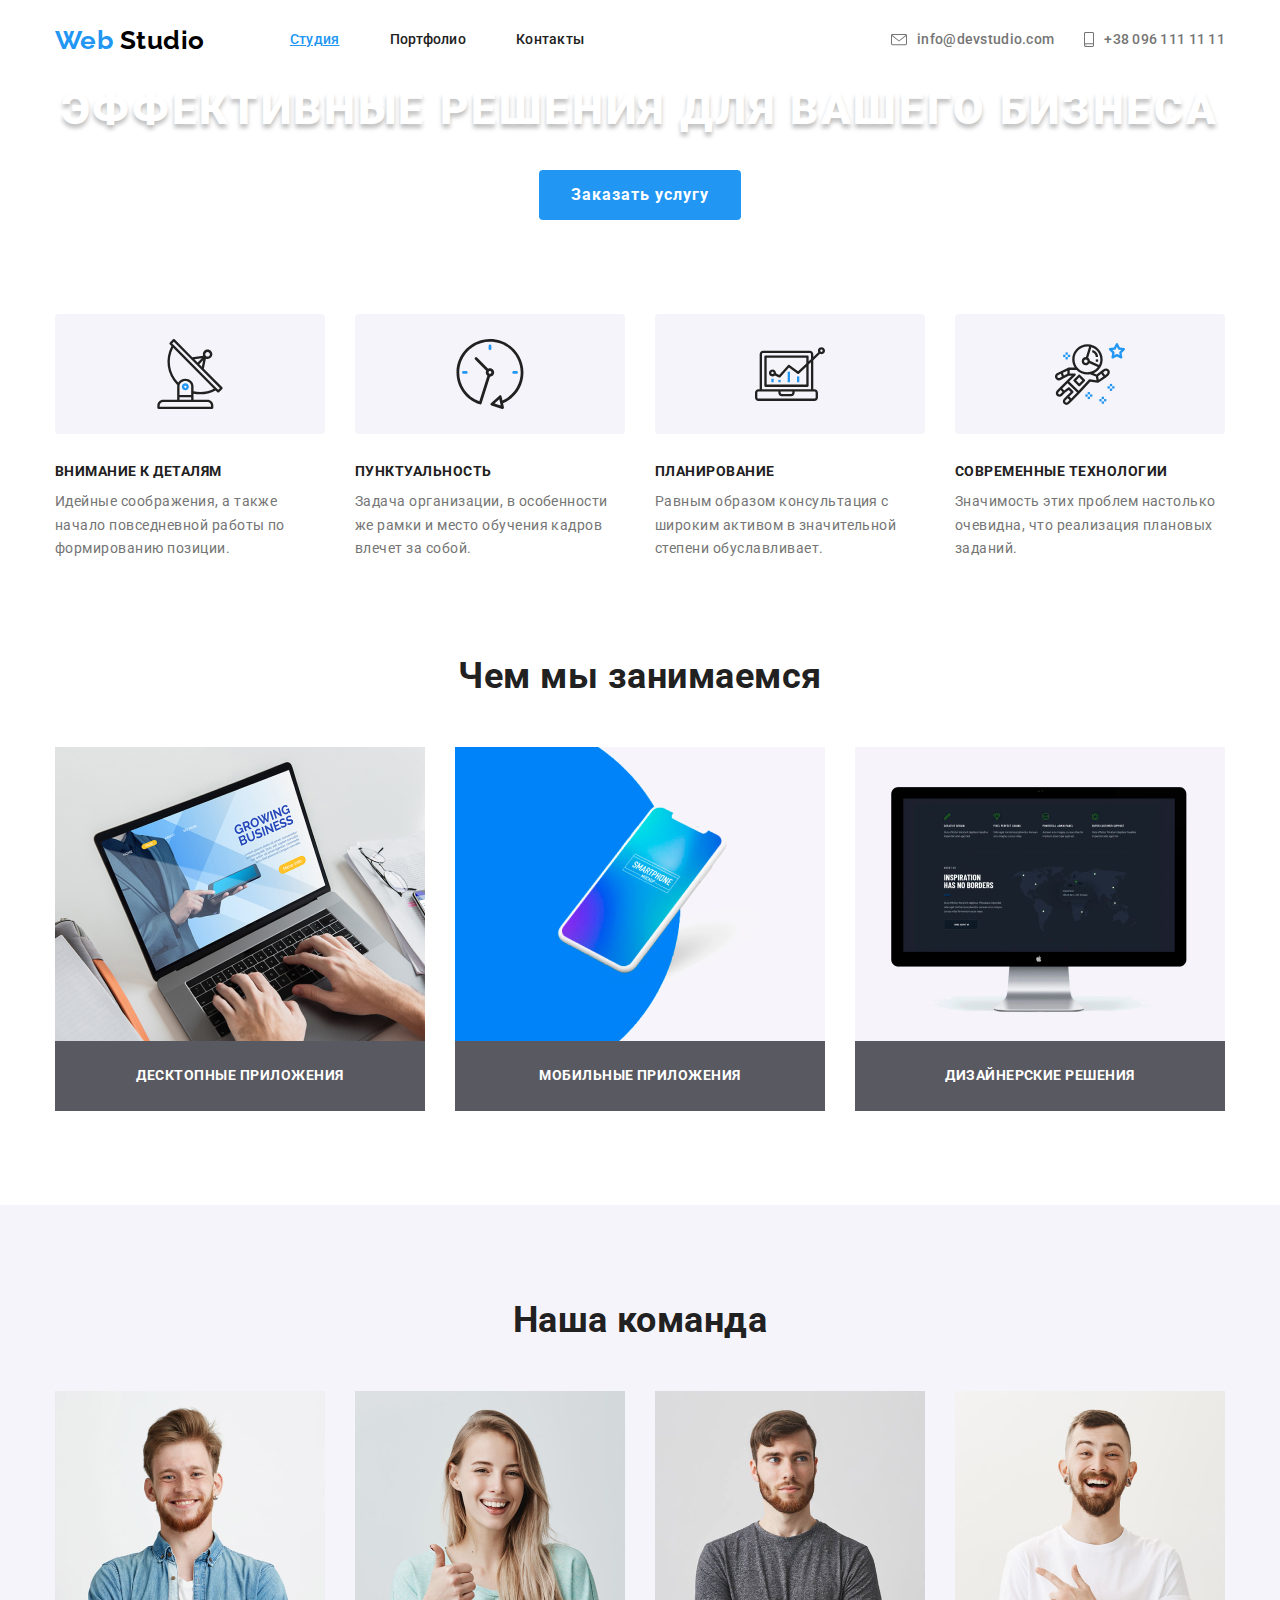
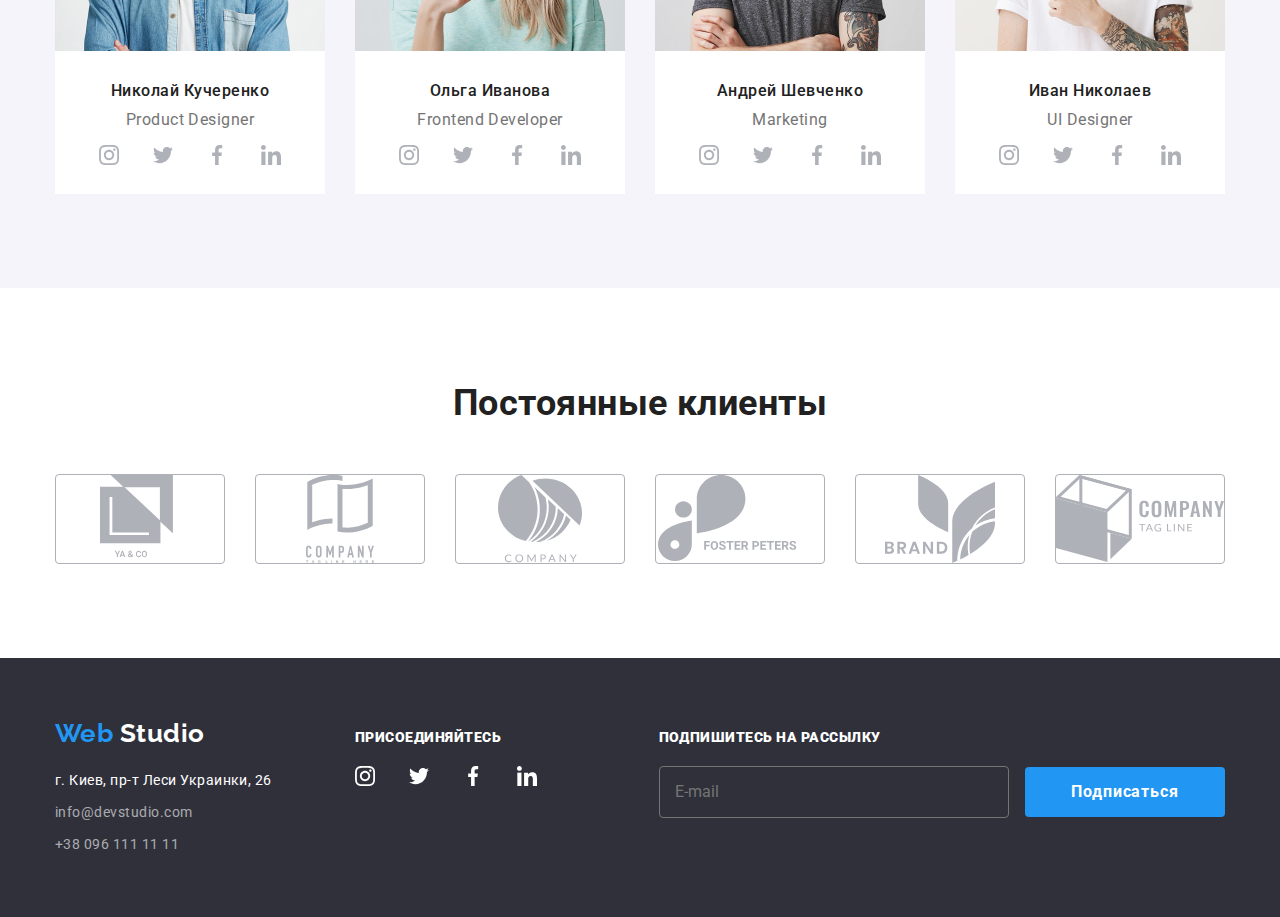
==== index.html @ 207a84a7 "Adding project files." ====
<!DOCTYPE html>
<html lang="ru">
	<head>
		<meta charset="UTF-8" />
		<meta name="viewport" content="width=device-width, initial-scale=1.0" />
		<title>Web Studio</title>
		<link
			href="https://fonts.googleapis.com/css2?family=Raleway:wght@700&family=Roboto:wght@400;500;700;900&display=swap"
			rel="stylesheet"
		/>
		<link rel="stylesheet" href="./css/normalize.css" />
		<link rel="stylesheet" href="./css/styles.css" />
	</head>

	<body>
		<!-- Header -->
		<header>
			<div class="container header-flexbox">
				<nav class="header-nav">
					<a href="./index.html" lang="en" class="logo no-margin-bottom link">
						Web
						<span class="logo-header">Studio</span>
					</a>

					<ul class="site-nav list">
						<li>
							<a href="./index.html" class="link current">Студия</a>
						</li>
						<li><a href="./portfolio.html" class="link">Портфолио</a></li>
						<li><a href="#" class="link">Контакты</a></li>
					</ul>
				</nav>

				<ul class="contacts list">
					<li class="contacts-item">
						<img src="./images/icons/contacts/envelope.svg" alt="Конверт" />
						<a href="mailto:info@devstudio.com" target="_blank" rel="noopener noreferrer" class="link">
							info@devstudio.com
						</a>
					</li>
					<li class="contacts-item">
						<img src="./images/icons/contacts/smartphone.svg" alt="Телефон" />
						<a href="tel:+380961111111" class="link">+38 096 111 11 11</a>
					</li>
				</ul>
			</div>
		</header>

		<main>
			<!-- Hero -->
			<section class="hero-section">
				<div class="container">
					<h1 class="hero-title">Эффективные решения для вашего бизнеса</h1>

					<button type="button" class="hero-button">Заказать услугу</button>
				</div>
			</section>

			<!-- Our advantages -->
			<section class="section">
				<div class="container">
					<h2 class="visually-hidden">Наши преимущества</h2>
					<ul class="advantages list">
						<li>
							<img src="./images/icons/advantages/antenna.svg" alt="Антенна" />
							<div class="advantages-description">
								<h3>Внимание к деталям</h3>
								<p>
									Идейные соображения, а также начало повседневной работы по формированию позиции.
								</p>
							</div>
						</li>
						<li>
							<img src="./images/icons/advantages/clock.svg" alt="Часы" />
							<div class="advantages-description">
								<h3>Пунктуальность</h3>
								<p>
									Задача организации, в особенности же рамки и место обучения кадров влечет за собой.
								</p>
							</div>
						</li>
						<li>
							<img src="./images/icons/advantages/diagram.svg" alt="Диаграмма" />
							<div class="advantages-description">
								<h3>Планирование</h3>
								<p>
									Равным образом консультация с широким активом в значительной степени обуславливает.
								</p>
							</div>
						</li>
						<li>
							<img src="./images/icons/advantages/astronaut.svg" alt="Космонавт" />
							<div class="advantages-description">
								<h3>Современные технологии</h3>
								<p>
									Значимость этих проблем настолько очевидна, что реализация плановых заданий.
								</p>
							</div>
						</li>
					</ul>
				</div>
			</section>

			<!-- Our services -->
			<section class="section no-padding">
				<div class="container">
					<h2 class="section-title">Чем мы занимаемся</h2>

					<ul class="services list">
						<li>
							<img src="./images/services/laptop.jpg" alt="Ноутбук" width="370" />
							<h3>Десктопные приложения</h3>
						</li>
						<li>
							<img src="./images/services/mobile.jpg" alt="Мобильный телефон" width="370" />
							<h3>Мобильные приложения</h3>
						</li>
						<li>
							<img src="./images/services/desktop.jpg" alt="Монитор ПК" width="370" />
							<h3>Дизайнерские решения</h3>
						</li>
					</ul>
				</div>
			</section>

			<!-- Our team -->
			<section class="section secondary-background">
				<div class="container">
					<h2 class="section-title">Наша команда</h2>
					<ul class="team list">
						<li class="team-card">
							<img
								src="./images/team/nikolai-kucherenko.jpg"
								alt="Николай Кучеренко"
								width="270"
								class="team-member-picture"
							/>
							<div class="team-member-information">
								<h3>Николай Кучеренко</h3>
								<p lang="en">Product Designer</p>
								<ul class="list social-links">
									<li>
										<a href="#" target="_blank" rel="noopener noreferrer">
											<img src="./images/icons/social-media/instagram-grey.svg" alt="Instagram" />
										</a>
									</li>
									<li>
										<a href="#" target="_blank" rel="noopener noreferrer">
											<img src="./images/icons/social-media/twitter-grey.svg" alt="Twitter" />
										</a>
									</li>
									<li>
										<a href="#" target="_blank" rel="noopener noreferrer">
											<img src="./images/icons/social-media/facebook-grey.svg" alt="Facebook" />
										</a>
									</li>
									<li>
										<a href="#" target="_blank" rel="noopener noreferrer">
											<img src="./images/icons/social-media/linkedin-grey.svg" alt="LinkedIn" />
										</a>
									</li>
								</ul>
							</div>
						</li>
						<li class="team-card">
							<img src="./images/team/olga-ivanova.jpg" alt="Ольга Иванова" width="270" class="team-member-picture" />
							<div class="team-member-information">
								<h3>Ольга Иванова</h3>
								<p lang="en">Frontend Developer</p>
								<ul class="list social-links">
									<li>
										<a href="#" target="_blank" rel="noopener noreferrer">
											<img src="./images/icons/social-media/instagram-grey.svg" alt="Instagram" />
										</a>
									</li>
									<li>
										<a href="#" target="_blank" rel="noopener noreferrer">
											<img src="./images/icons/social-media/twitter-grey.svg" alt="Twitter" />
										</a>
									</li>
									<li>
										<a href="#" target="_blank" rel="noopener noreferrer">
											<img src="./images/icons/social-media/facebook-grey.svg" alt="Facebook" />
										</a>
									</li>
									<li>
										<a href="#" target="_blank" rel="noopener noreferrer">
											<img src="./images/icons/social-media/linkedin-grey.svg" alt="LinkedIn" />
										</a>
									</li>
								</ul>
							</div>
						</li>
						<li class="team-card">
							<img
								src="./images/team/andrei-shevchenko.jpg"
								alt="Андрей Шевченко"
								width="270"
								class="team-member-picture"
							/>
							<div class="team-member-information">
								<h3>Андрей Шевченко</h3>
								<p lang="en">Marketing</p>
								<ul class="list social-links">
									<li>
										<a href="#" target="_blank" rel="noopener noreferrer">
											<img src="./images/icons/social-media/instagram-grey.svg" alt="Instagram" />
										</a>
									</li>
									<li>
										<a href="#" target="_blank" rel="noopener noreferrer">
											<img src="./images/icons/social-media/twitter-grey.svg" alt="Twitter" />
										</a>
									</li>
									<li>
										<a href="#" target="_blank" rel="noopener noreferrer">
											<img src="./images/icons/social-media/facebook-grey.svg" alt="Facebook" />
										</a>
									</li>
									<li>
										<a href="#" target="_blank" rel="noopener noreferrer">
											<img src="./images/icons/social-media/linkedin-grey.svg" alt="LinkedIn" />
										</a>
									</li>
								</ul>
							</div>
						</li>
						<li class="team-card">
							<img src="./images/team/ivan-nikolaiev.jpg" alt="Иван Николаев" width="270" class="team-member-picture" />
							<div class="team-member-information">
								<h3>Иван Николаев</h3>
								<p lang="en">UI Designer</p>
								<ul class="list social-links">
									<li>
										<a href="#" target="_blank" rel="noopener noreferrer">
											<img src="./images/icons/social-media/instagram-grey.svg" alt="Instagram" />
										</a>
									</li>
									<li>
										<a href="#" target="_blank" rel="noopener noreferrer">
											<img src="./images/icons/social-media/twitter-grey.svg" alt="Twitter" />
										</a>
									</li>
									<li>
										<a href="#" target="_blank" rel="noopener noreferrer">
											<img src="./images/icons/social-media/facebook-grey.svg" alt="Facebook" />
										</a>
									</li>
									<li>
										<a href="#" target="_blank" rel="noopener noreferrer">
											<img src="./images/icons/social-media/linkedin-grey.svg" alt="LinkedIn" />
										</a>
									</li>
								</ul>
							</div>
						</li>
					</ul>
				</div>
			</section>

			<!-- Our clients -->
			<section class="section">
				<div class="container">
					<h2 class="section-title">Постоянные клиенты</h2>
					<ul class="clients list">
						<li>
							<a href="#" target="_blank" rel="noopener noreferrer">
								<img src="./images/icons/clients-logos/logo1.svg" alt="Лого Ya&Co" />
							</a>
						</li>
						<li>
							<a href="#" target="_blank" rel="noopener noreferrer">
								<img src="./images/icons/clients-logos/logo2.svg" alt="Лого компании" />
							</a>
						</li>
						<li>
							<a href="#" target="_blank" rel="noopener noreferrer">
								<img src="./images/icons/clients-logos/logo3.svg" alt="Лого компании" />
							</a>
						</li>
						<li>
							<a href="#" target="_blank" rel="noopener noreferrer">
								<img src="./images/icons/clients-logos/logo4.svg" alt="Лого Fosters Peters" />
							</a>
						</li>
						<li>
							<a href="#" target="_blank" rel="noopener noreferrer">
								<img src="./images/icons/clients-logos/logo5.svg" alt="Лого компании" />
							</a>
						</li>
						<li>
							<a href="#" target="_blank" rel="noopener noreferrer">
								<img src="./images/icons/clients-logos/logo6.svg" alt="Лого компании" />
							</a>
						</li>
					</ul>
				</div>
			</section>
		</main>

		<!-- Footer -->
		<footer class="footer">
			<div class="container footer-felxbox">
				<div class="footer-information footer-felxbox">
					<div class="footer-contacts-block">
						<a href="./index.html" lang="en" class="logo link">
							Web
							<span class="logo-footer">Studio</span>
						</a>
						<address class="address">
							г. Киев, пр-т Леси Украинки, 26
						</address>

						<ul class="contacts-footer list">
							<li>
								<a href="mailto:info@devstudio.com" target="_blank" rel="noopener noreferrer" class="link">
									info@devstudio.com
								</a>
							</li>
							<li><a href="tel:+380961111111" class="link">+38 096 111 11 11</a></li>
						</ul>
					</div>

					<div class="footer-contacts-block">
						<p class="call-to-action"><b>Присоединяйтесь</b></p>
						<ul class="footer-social-links-list list">
							<li>
								<a href="#" target="_blank" rel="noopener noreferrer">
									<img src="./images/icons/social-media/instagram.svg" alt="Instagram" />
								</a>
							</li>
							<li>
								<a href="#" target="_blank" rel="noopener noreferrer">
									<img src="./images/icons/social-media/twitter.svg" alt="Twitter" />
								</a>
							</li>
							<li>
								<a href="#" target="_blank" rel="noopener noreferrer">
									<img src="./images/icons/social-media/facebook.svg" alt="Facebook" />
								</a>
							</li>
							<li>
								<a href="#" target="_blank" rel="noopener noreferrer">
									<img src="./images/icons/social-media/linkedin.svg" alt="LinkedIn" />
								</a>
							</li>
						</ul>
					</div>
				</div>

				<div class="footer-information form">
					<div>
						<p class="call-to-action"><b>Подпишитесь на рассылку</b></p>
						<form>
							<input type="email" placeholder="E-mail" />
							<input type="submit" value="Подпиcаться" />
						</form>
					</div>
				</div>
			</div>
		</footer>
	</body>
</html>
---- css/styles.css ----
/* Basic palette */
:root {
	--primary-title-color: #212121;
	--primary-text-color: #757575;
	--primary-white-color: #ffffff;
	--primary-black-color: #000000;
	--secondary-bg-color: #f5f4fa;
	--footer-bg-color: #2f303a;
	--accent-color: #2196f3;
}

/* Global css properties */
html {
	box-sizing: border-box;
}

*,
*::before,
*::after {
	box-sizing: inherit;
}

body {
	font-family: "Roboto", sans-serif;
	letter-spacing: 0.03em;
}

/* Rules for reseting properties */
.link {
	text-decoration: none;
}
.list {
	margin: 0;
	padding: 0;
	list-style: none;
}

.container {
	width: 1200px;
	padding-right: 15px;
	padding-left: 15px;
	margin-right: auto;
	margin-left: auto;
}

/* Header */

/* Site navigation */
.header-flexbox {
	display: flex;
	align-items: center;
}

.header-nav {
	display: flex;
	align-items: center;
	margin-right: auto;
}

.site-nav {
	display: flex;
}

.site-nav li:not(:last-child) {
	margin-right: 50px;
}

.site-nav a {
	display: block;
	padding-top: 32px;
	padding-bottom: 32px;

	font-weight: 500;
	font-size: 14px;
	line-height: 1.14;
	letter-spacing: 0.02em;

	color: var(--primary-title-color);
}

.site-nav a:hover,
.site-nav a:focus {
	color: var(--accent-color);
}

.site-nav .current {
	color: var(--accent-color);
	text-decoration: underline;
}

/* Logo */
.logo {
	display: block;
	margin-right: 85px;
	margin-bottom: 20px;

	font-family: "Raleway", sans-serif;
	font-weight: 700;
	font-size: 26px;
	line-height: 1.19;

	color: var(--accent-color);
}

/* Logo in header */
.logo-header {
	color: var(--primary-black-color);
}

.logo.no-margin-bottom {
	margin-bottom: 0;
}

/* Logo in footer */
.logo-footer {
	color: var(--primary-white-color);
}

/* Contacts in header */
.contacts {
	display: flex;
}

.contacts li:not(:last-child) {
	margin-right: 30px;
}

.contacts a {
	font-weight: 500;
	font-size: 14px;
	line-height: 1.14;
	letter-spacing: 0.02em;

	color: var(--primary-text-color);
}

.contacts a:hover,
.contacts a:focus {
	color: var(--accent-color);
}

.contacts-item {
	display: flex;
	align-items: center;
}

.contacts-item img {
	display: block;
	margin-right: 10px;
}

/* Hero section */
.hero-section {
	text-align: center;
}

.hero-title {
	margin-top: 0;
	margin-bottom: 30px;

	font-weight: 900;
	font-size: 44px;
	line-height: 1.36;
	letter-spacing: 0.06em;
	text-transform: uppercase;

	color: var(--primary-white-color);

	text-shadow: 0 4px 4px rgba(0, 0, 0, 0.25);
}

.hero-button {
	min-width: 200px;
	min-height: 50px;

	padding-top: 10px;
	padding-right: 32px;
	padding-bottom: 10px;
	padding-left: 32px;
	border-radius: 4px;

	/* font-family: inherit; */
	font-weight: 700;
	font-size: 16px;
	line-height: 1.87;
	letter-spacing: 0.06em;

	color: var(--primary-white-color);

	background-color: var(--accent-color);
	border: transparent;

	cursor: pointer;
}

/* Advantages section */
.section {
	padding-top: 94px;
	padding-bottom: 94px;
}

.visually-hidden {
	position: absolute !important;
	clip: rect(1px 1px 1px 1px);
	/* IE6, IE7 */
	clip: rect(1px, 1px, 1px, 1px);
	padding: 0 !important;
	border: 0 !important;
	height: 1px !important;
	width: 1px !important;
	overflow: hidden;
}

.advantages {
	display: flex;
}

.advantages-description {
	padding-top: 30px;
}

.advantages > li {
	width: calc((100% - 30px * 3) / 4);
}

.advantages > li:not(:nth-child(4n)) {
	margin-right: 30px;
}

.advantages img {
	display: block;
	padding-top: 25px;
	padding-right: 100px;
	padding-bottom: 25px;
	padding-left: 100px;
	border-radius: 4px;

	background-color: var(--secondary-bg-color);
}

.advantages h3 {
	margin-top: 0;
	margin-bottom: 10px;

	font-weight: 700;
	font-size: 14px;
	line-height: 1.14;
	text-transform: uppercase;

	color: var(--primary-title-color);
}

.advantages p {
	margin: 0;

	font-weight: 400;
	font-size: 14px;
	line-height: 1.7;

	color: var(--primary-text-color);
}

/* Title for all sections but Hero */
.section-title {
	margin-top: 0;
	margin-bottom: 50px;

	font-weight: 700;
	font-size: 36px;
	line-height: 1.17;
	text-align: center;

	color: var(--primary-title-color);
}

/* Services section */
.section.no-padding {
	padding-top: 0;
}

.services {
	display: flex;
	flex-wrap: wrap;
}

.services > li {
	width: calc((100% - 30px * 2) / 3);
}

.services > li:not(:nth-child(3n)) {
	margin-right: 30px;
}

.services img {
	display: block;
}

.services h3 {
	margin: 0;
	padding-top: 27px;
	padding-bottom: 27px;

	font-weight: 700;
	font-size: 14px;
	line-height: 1.14;
	text-transform: uppercase;
	text-align: center;

	color: var(--primary-white-color);
	background-color: rgba(47, 48, 58, 0.8);
}

/* Team section */
.secondary-background {
	background-color: var(--secondary-bg-color);
}

.team {
	display: flex;
	flex-wrap: wrap;
}

.team-card {
	width: calc((100% - 30px * 3) / 4);

	background-color: var(--primary-white-color);
}

.team-card:not(:nth-child(4n)) {
	margin-right: 30px;
}

.team-member-picture {
	display: block;
}

.team-member-information {
	padding-top: 30px;
	padding-bottom: 24px;
}

.team h3 {
	margin-top: 0;
	margin-bottom: 10px;

	font-weight: 500;
	font-size: 16px;
	line-height: 1.19;
	text-align: center;

	color: var(--primary-title-color);
}

.team p {
	margin-top: 0;
	margin-bottom: 16px;

	font-weight: 400;
	font-size: 16px;
	line-height: 1.19;
	text-align: center;

	color: var(--primary-text-color);
}

.social-links {
	display: flex;
	justify-content: center;
}

.social-links li:not(:last-child) {
	margin-right: 34px;
}

/* Clients section */
.clients {
	display: flex;
	flex-wrap: wrap;
}

.clients li {
	width: calc((100% - 30px * 5) / 6);
}

.clients li:not(:nth-child(6n)) {
	margin-right: 30px;
}

.clients img {
	display: block;
}

.clients a {
	display: flex;
	height: 90px;
	width: 170px;

	justify-content: center;

	border: 1px solid #afb1b8;
	border-radius: 4px;
}

/* Footer section */
.footer {
	padding-top: 60px;
	padding-bottom: 60px;

	background-color: var(--footer-bg-color);
}

.footer-felxbox {
	display: flex;
	justify-content: space-between;
	align-items: baseline;
}

/* Footer blocks */
.footer-information {
	width: calc((100% - 30px) / 2);
}

.footer-information:not(:last-child) {
	margin-right: 30px;
}

/* Address and social media */
.footer-contacts-block {
	width: calc((100% - 30px) / 2);
}

.footer-contacts-block:not(:last-child) {
	margin-right: 30px;
}

.address {
	margin-bottom: 8px;

	font-style: normal;
	font-weight: 400;
	font-size: 14px;
	line-height: 1.71;

	color: var(--primary-white-color);
}

.contacts-footer li:not(:last-child) {
	margin-bottom: 8px;
}

.contacts-footer a {
	font-weight: 400;
	font-size: 14px;
	line-height: 1.71;

	color: rgba(255, 255, 255, 0.6);
}

.contacts-footer a:hover,
.contacts-footer a:focus {
	color: var(--accent-color);
}

/* Call to action */
.call-to-action {
	margin-top: 0;
	margin-bottom: 20px;

	font-weight: 700;
	font-size: 14px;
	line-height: 1.14;
	text-transform: uppercase;

	color: var(--primary-white-color);
}

.footer-social-links-list {
	display: flex;
}

.footer-social-links-list > li:not(:last-child) {
	margin-right: 34px;
}

/* Footer form block */
.form {
	display: flex;
	justify-content: flex-end;
}

/* Portfolio page */
/* Filter */
.portfolio-filter {
	display: flex;
	justify-content: center;
	margin-bottom: 34px;
}

.portfolio-filter li:not(:last-child) {
	margin-right: 8px;
}

.portfolio-filter button {
	padding-top: 6px;
	padding-right: 22px;
	padding-bottom: 6px;
	padding-left: 22px;
	border: transparent;
	border-radius: 4px;

	/* font-family: inherit; */
	font-weight: 500;
	font-size: 16px;
	line-height: 1.62;

	color: var(--primary-title-color);

	background-color: var(--secondary-bg-color);

	cursor: pointer;
}

.portfolio-filter button:hover,
.portfolio-filter button:focus {
	color: var(--primary-white-color);

	background-color: var(--accent-color);
}

/* Portfolio projects */
.portfolio-projects {
	display: flex;
	flex-wrap: wrap;
}

.portfolio-card {
	width: calc((100% - 30px * 2) / 3);
	margin-right: 30px;
	margin-bottom: 30px;

	border: 1px solid #eeeeee;

	cursor: pointer;
}

.portfolio-card:nth-child(3n) {
	margin-right: 0;
}

.portfolio-card:nth-last-child(-n + 3) {
	margin-bottom: 0;
}

.portfolio-projects img {
	display: block;
}

.portfolio-project-information {
	padding-top: 20px;
	padding-right: 24px;
	padding-bottom: 20px;
	padding-left: 24px;
}

.portfolio-project-information h2 {
	margin-top: 0;
	margin-bottom: 4px;

	font-weight: 700;
	font-size: 18px;
	line-height: 2;
	letter-spacing: 0.06em;

	color: var(--primary-title-color);
}

.portfolio-project-information p {
	margin-top: 0;
	margin-bottom: 0;

	font-weight: 400;
	font-size: 16px;
	line-height: 1.87;

	color: var(--primary-text-color);
}

/* .portfolio-project-information p.project-description {
	margin-top: 0;
	margin-bottom: 0;

	font-weight: 400;
	font-size: 18px;
	line-height: 1.56;
}

.portfolio-projects .project-description:hover {
	color: var(--primary-white-color);
	background-color: var(--accent-color);
} */

input[type="email"] {
	min-height: 50px;
	min-width: 350px;

	padding: 15px;
	border: 1px solid;
	border-radius: 4px;
	border-color: var(--primary-text-color);

	margin-right: 12px;

	font-weight: 400;
	font-size: 16px;
	line-height: 1.25;
	color: var(--primary-text-color);

	background-color: transparent;
}

input[type="submit"] {
	min-width: 200px;
	min-height: 50px;

	padding-top: 10px;
	padding-right: 32px;
	padding-bottom: 10px;
	padding-left: 32px;
	border: transparent;
	border-radius: 4px;

	font-weight: 700;
	font-size: 16px;
	line-height: 1.87;
	letter-spacing: 0.06em;

	color: var(--primary-white-color);

	background-color: var(--accent-color);
	border: transparent;

	cursor: pointer;
}
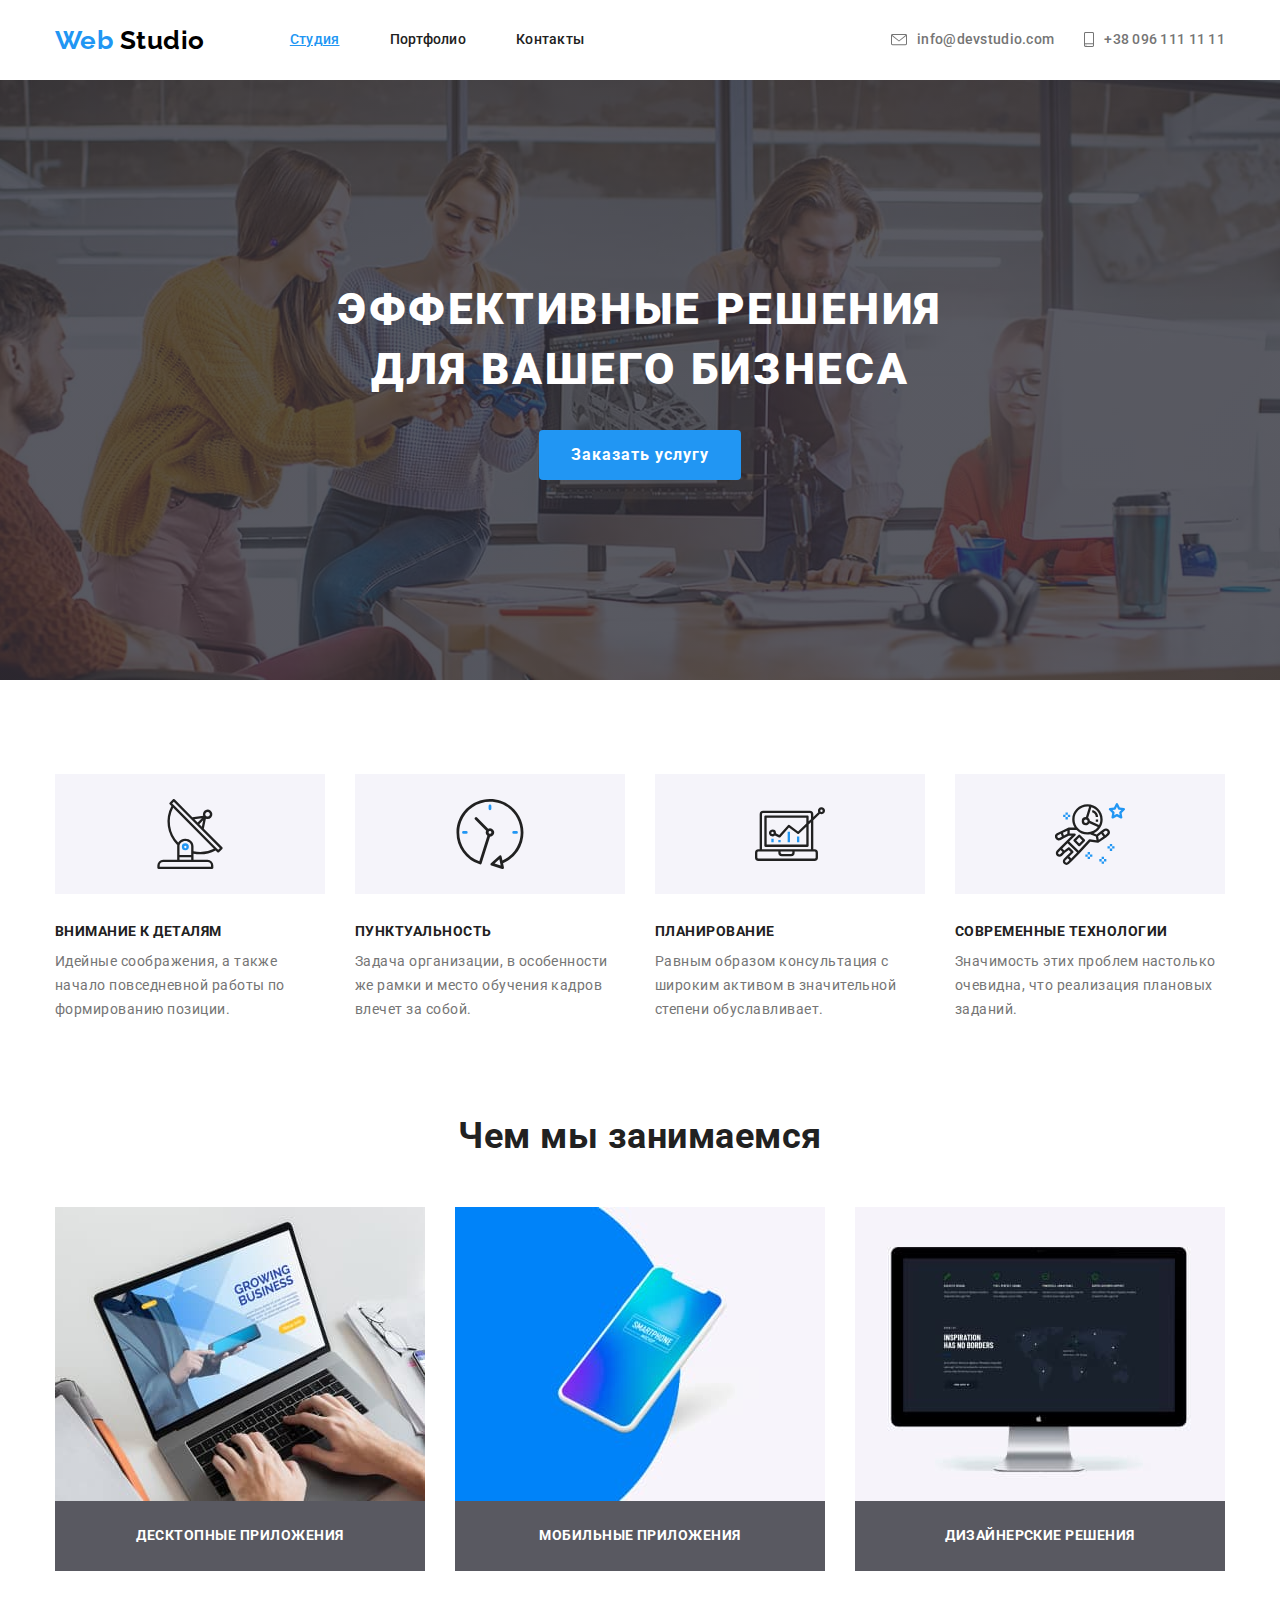
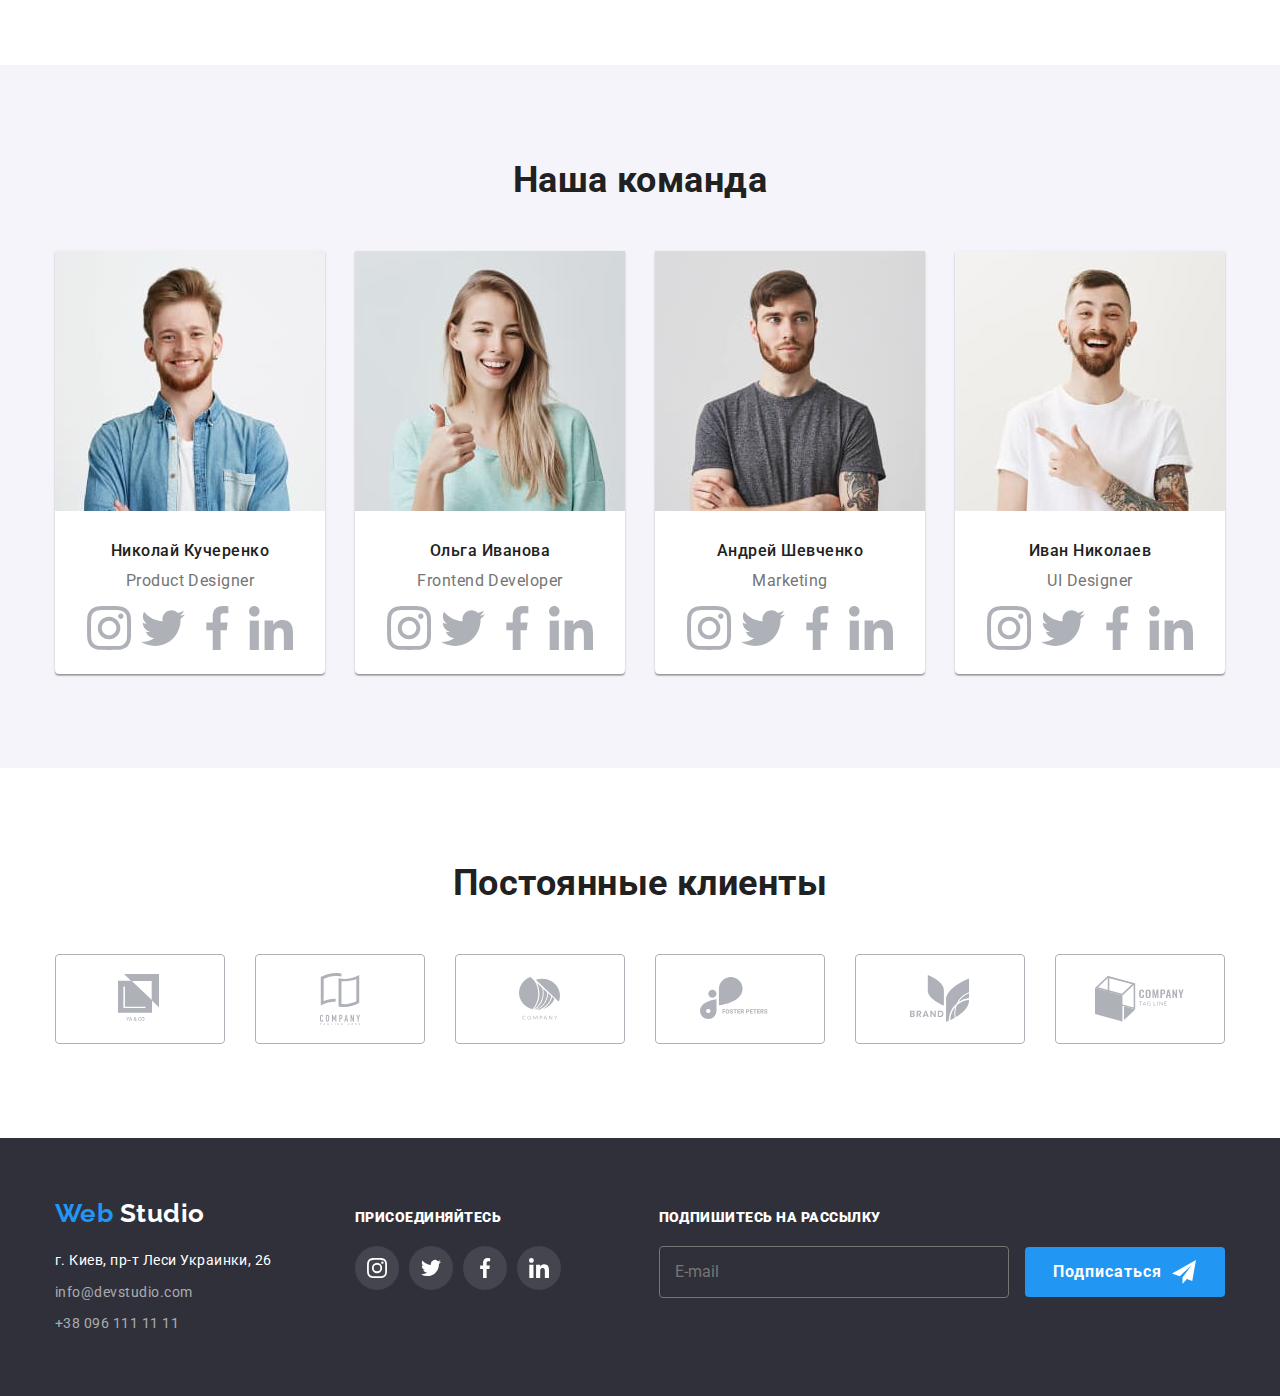
==== commit 347d6d39: "Adding icons through ::after and ::before." ====
--- a/index.html
+++ b/index.html
@@ -49,10 +49,12 @@
 		<main>
 			<!-- Hero -->
 			<section class="hero-section">
-				<div class="container">
-					<h1 class="hero-title">Эффективные решения для вашего бизнеса</h1>
-
-					<button type="button" class="hero-button">Заказать услугу</button>
+				<div class="overlay hero-flexbox">
+					<div class="container">
+						<h1 class="hero-title">Эффективные решения </br> для вашего бизнеса</h1>
+
+						<button type="button" class="hero-button">Заказать услугу</button>
+					</div>
 				</div>
 			</section>
 
@@ -61,8 +63,7 @@
 				<div class="container">
 					<h2 class="visually-hidden">Наши преимущества</h2>
 					<ul class="advantages list">
-						<li>
-							<img src="./images/icons/advantages/antenna.svg" alt="Антенна" />
+						<li class="advantages-item icon-antenna">
 							<div class="advantages-description">
 								<h3>Внимание к деталям</h3>
 								<p>
@@ -70,8 +71,7 @@
 								</p>
 							</div>
 						</li>
-						<li>
-							<img src="./images/icons/advantages/clock.svg" alt="Часы" />
+						<li class="advantages-item icon-clock">
 							<div class="advantages-description">
 								<h3>Пунктуальность</h3>
 								<p>
@@ -79,18 +79,16 @@
 								</p>
 							</div>
 						</li>
-						<li>
-							<img src="./images/icons/advantages/diagram.svg" alt="Диаграмма" />
-							<div class="advantages-description">
+						<li class="advantages-item icon-diagram">
+					<div class="advantages-description">
 								<h3>Планирование</h3>
 								<p>
 									Равным образом консультация с широким активом в значительной степени обуславливает.
 								</p>
 							</div>
 						</li>
-						<li>
-							<img src="./images/icons/advantages/astronaut.svg" alt="Космонавт" />
-							<div class="advantages-description">
+						<li class="advantages-item icon-astronaut">
+					<div class="advantages-description">
 								<h3>Современные технологии</h3>
 								<p>
 									Значимость этих проблем настолько очевидна, что реализация плановых заданий.
@@ -139,22 +137,22 @@
 								<h3>Николай Кучеренко</h3>
 								<p lang="en">Product Designer</p>
 								<ul class="list social-links">
-									<li>
+									<li class="social-links-item">
 										<a href="#" target="_blank" rel="noopener noreferrer">
 											<img src="./images/icons/social-media/instagram-grey.svg" alt="Instagram" />
 										</a>
 									</li>
-									<li>
+									<li class="social-links-item">
 										<a href="#" target="_blank" rel="noopener noreferrer">
 											<img src="./images/icons/social-media/twitter-grey.svg" alt="Twitter" />
 										</a>
 									</li>
-									<li>
+									<li class="social-links-item">
 										<a href="#" target="_blank" rel="noopener noreferrer">
 											<img src="./images/icons/social-media/facebook-grey.svg" alt="Facebook" />
 										</a>
 									</li>
-									<li>
+									<li class="social-links-item">
 										<a href="#" target="_blank" rel="noopener noreferrer">
 											<img src="./images/icons/social-media/linkedin-grey.svg" alt="LinkedIn" />
 										</a>
@@ -168,22 +166,22 @@
 								<h3>Ольга Иванова</h3>
 								<p lang="en">Frontend Developer</p>
 								<ul class="list social-links">
-									<li>
+									<li class="social-links-item">
 										<a href="#" target="_blank" rel="noopener noreferrer">
 											<img src="./images/icons/social-media/instagram-grey.svg" alt="Instagram" />
 										</a>
 									</li>
-									<li>
+									<li class="social-links-item">
 										<a href="#" target="_blank" rel="noopener noreferrer">
 											<img src="./images/icons/social-media/twitter-grey.svg" alt="Twitter" />
 										</a>
 									</li>
-									<li>
+									<li class="social-links-item">
 										<a href="#" target="_blank" rel="noopener noreferrer">
 											<img src="./images/icons/social-media/facebook-grey.svg" alt="Facebook" />
 										</a>
 									</li>
-									<li>
+									<li class="social-links-item">
 										<a href="#" target="_blank" rel="noopener noreferrer">
 											<img src="./images/icons/social-media/linkedin-grey.svg" alt="LinkedIn" />
 										</a>
@@ -202,22 +200,22 @@
 								<h3>Андрей Шевченко</h3>
 								<p lang="en">Marketing</p>
 								<ul class="list social-links">
-									<li>
+									<li class="social-links-item">
 										<a href="#" target="_blank" rel="noopener noreferrer">
 											<img src="./images/icons/social-media/instagram-grey.svg" alt="Instagram" />
 										</a>
 									</li>
-									<li>
+									<li class="social-links-item">
 										<a href="#" target="_blank" rel="noopener noreferrer">
 											<img src="./images/icons/social-media/twitter-grey.svg" alt="Twitter" />
 										</a>
 									</li>
-									<li>
+									<li class="social-links-item">
 										<a href="#" target="_blank" rel="noopener noreferrer">
 											<img src="./images/icons/social-media/facebook-grey.svg" alt="Facebook" />
 										</a>
 									</li>
-									<li>
+									<li class="social-links-item">
 										<a href="#" target="_blank" rel="noopener noreferrer">
 											<img src="./images/icons/social-media/linkedin-grey.svg" alt="LinkedIn" />
 										</a>
@@ -231,22 +229,22 @@
 								<h3>Иван Николаев</h3>
 								<p lang="en">UI Designer</p>
 								<ul class="list social-links">
-									<li>
+									<li class="social-links-item">
 										<a href="#" target="_blank" rel="noopener noreferrer">
 											<img src="./images/icons/social-media/instagram-grey.svg" alt="Instagram" />
 										</a>
 									</li>
-									<li>
+									<li class="social-links-item">
 										<a href="#" target="_blank" rel="noopener noreferrer">
 											<img src="./images/icons/social-media/twitter-grey.svg" alt="Twitter" />
 										</a>
 									</li>
-									<li>
+									<li class="social-links-item">
 										<a href="#" target="_blank" rel="noopener noreferrer">
 											<img src="./images/icons/social-media/facebook-grey.svg" alt="Facebook" />
 										</a>
 									</li>
-									<li>
+									<li class="social-links-item">
 										<a href="#" target="_blank" rel="noopener noreferrer">
 											<img src="./images/icons/social-media/linkedin-grey.svg" alt="LinkedIn" />
 										</a>
@@ -263,32 +261,32 @@
 				<div class="container">
 					<h2 class="section-title">Постоянные клиенты</h2>
 					<ul class="clients list">
-						<li>
+						<li class="clients-item">
 							<a href="#" target="_blank" rel="noopener noreferrer">
 								<img src="./images/icons/clients-logos/logo1.svg" alt="Лого Ya&Co" />
 							</a>
 						</li>
-						<li>
+						<li class="clients-item">
 							<a href="#" target="_blank" rel="noopener noreferrer">
 								<img src="./images/icons/clients-logos/logo2.svg" alt="Лого компании" />
 							</a>
 						</li>
-						<li>
+						<li class="clients-item">
 							<a href="#" target="_blank" rel="noopener noreferrer">
 								<img src="./images/icons/clients-logos/logo3.svg" alt="Лого компании" />
 							</a>
 						</li>
-						<li>
+						<li class="clients-item">
 							<a href="#" target="_blank" rel="noopener noreferrer">
 								<img src="./images/icons/clients-logos/logo4.svg" alt="Лого Fosters Peters" />
 							</a>
 						</li>
-						<li>
+						<li class="clients-item">
 							<a href="#" target="_blank" rel="noopener noreferrer">
 								<img src="./images/icons/clients-logos/logo5.svg" alt="Лого компании" />
 							</a>
 						</li>
-						<li>
+						<li class="clients-item">
 							<a href="#" target="_blank" rel="noopener noreferrer">
 								<img src="./images/icons/clients-logos/logo6.svg" alt="Лого компании" />
 							</a>
@@ -300,8 +298,8 @@
 
 		<!-- Footer -->
 		<footer class="footer">
-			<div class="container footer-felxbox">
-				<div class="footer-information footer-felxbox">
+			<div class="container footer-flexbox">
+				<div class="footer-information footer-flexbox">
 					<div class="footer-contacts-block">
 						<a href="./index.html" lang="en" class="logo link">
 							Web
@@ -324,22 +322,22 @@
 					<div class="footer-contacts-block">
 						<p class="call-to-action"><b>Присоединяйтесь</b></p>
 						<ul class="footer-social-links-list list">
-							<li>
+							<li class="footer-social-links-item">
 								<a href="#" target="_blank" rel="noopener noreferrer">
 									<img src="./images/icons/social-media/instagram.svg" alt="Instagram" />
 								</a>
 							</li>
-							<li>
+							<li class="footer-social-links-item">
 								<a href="#" target="_blank" rel="noopener noreferrer">
 									<img src="./images/icons/social-media/twitter.svg" alt="Twitter" />
 								</a>
 							</li>
-							<li>
+							<li class="footer-social-links-item">
 								<a href="#" target="_blank" rel="noopener noreferrer">
 									<img src="./images/icons/social-media/facebook.svg" alt="Facebook" />
 								</a>
 							</li>
-							<li>
+							<li class="footer-social-links-item">
 								<a href="#" target="_blank" rel="noopener noreferrer">
 									<img src="./images/icons/social-media/linkedin.svg" alt="LinkedIn" />
 								</a>
@@ -353,7 +351,7 @@
 						<p class="call-to-action"><b>Подпишитесь на рассылку</b></p>
 						<form>
 							<input type="email" placeholder="E-mail" />
-							<input type="submit" value="Подпиcаться" />
+							<button class="form-button">Подписаться</button>
 						</form>
 					</div>
 				</div>
--- a/css/styles.css
+++ b/css/styles.css
@@ -154,6 +154,26 @@
 	text-align: center;
 }
 
+.overlay {
+	height: 600px;
+	max-width: 1600px;
+
+	margin-right: auto;
+	margin-left: auto;
+
+	background-color: rgba(47, 48, 58, 0.8);
+	background-image: linear-gradient(to right, rgba(47, 48, 58, 0.8), rgba(47, 48, 58, 0.8)),
+		url("../images/background/hero-bg-image.jpg");
+	background-repeat: no-repeat;
+	background-position: center;
+	background-size: cover;
+}
+
+.hero-flexbox {
+	display: flex;
+	align-items: center;
+}
+
 .hero-title {
 	margin-top: 0;
 	margin-bottom: 30px;
@@ -165,11 +185,11 @@
 	text-transform: uppercase;
 
 	color: var(--primary-white-color);
-
-	text-shadow: 0 4px 4px rgba(0, 0, 0, 0.25);
 }
 
 .hero-button {
+	display: inline-flex;
+	align-items: center;
 	min-width: 200px;
 	min-height: 50px;
 
@@ -213,18 +233,45 @@
 
 .advantages {
 	display: flex;
+	flex-wrap: wrap;
 }
 
 .advantages-description {
 	padding-top: 30px;
 }
 
-.advantages > li {
+.advantages-item {
 	width: calc((100% - 30px * 3) / 4);
 }
 
-.advantages > li:not(:nth-child(4n)) {
+.advantages-item:not(:nth-child(4n)) {
 	margin-right: 30px;
+}
+
+.advantages-item::before {
+	display: block;
+	content: "";
+	height: 120px;
+
+	background-color: var(--secondary-bg-color);
+	background-repeat: no-repeat;
+	background-position: center;
+}
+
+.icon-antenna::before {
+	background-image: url("../images/icons/advantages/antenna.svg");
+}
+
+.icon-clock::before {
+	background-image: url("../images/icons/advantages/clock.svg");
+}
+
+.icon-diagram::before {
+	background-image: url("../images/icons/advantages/diagram.svg");
+}
+
+.icon-astronaut::before {
+	background-image: url("../images/icons/advantages/astronaut.svg");
 }
 
 .advantages img {
@@ -323,7 +370,9 @@
 .team-card {
 	width: calc((100% - 30px * 3) / 4);
 
+	border-radius: 0px 0px 4px 4px;
 	background-color: var(--primary-white-color);
+	box-shadow: 0px 2px 1px rgba(0, 0, 0, 0.2), 0px 1px 1px rgba(0, 0, 0, 0.14), 0px 1px 3px rgba(0, 0, 0, 0.12);
 }
 
 .team-card:not(:nth-child(4n)) {
@@ -368,8 +417,22 @@
 	justify-content: center;
 }
 
-.social-links li:not(:last-child) {
-	margin-right: 34px;
+.social-links-item:not(:last-child) {
+	margin-right: 10px;
+}
+
+.social-links-item a {
+	display: flex;
+	width: 44px;
+	height: 44px;
+	border-radius: 50px;
+	background-color: transparent;
+
+	justify-content: center;
+}
+
+.social-links-item a:hover {
+	background-color: var(--accent-color);
 }
 
 /* Clients section */
@@ -378,27 +441,27 @@
 	flex-wrap: wrap;
 }
 
-.clients li {
+.clients-item {
 	width: calc((100% - 30px * 5) / 6);
 }
 
-.clients li:not(:nth-child(6n)) {
+.clients-item:not(:nth-child(6n)) {
 	margin-right: 30px;
 }
 
-.clients img {
-	display: block;
-}
-
-.clients a {
-	display: flex;
+.clients-item a {
+	display: flex;
+	align-items: center;
+	justify-content: center;
+	width: 170px;
 	height: 90px;
-	width: 170px;
-
-	justify-content: center;
 
 	border: 1px solid #afb1b8;
 	border-radius: 4px;
+}
+
+.clients-item a:hover {
+	border-color: var(--accent-color);
 }
 
 /* Footer section */
@@ -409,7 +472,7 @@
 	background-color: var(--footer-bg-color);
 }
 
-.footer-felxbox {
+.footer-flexbox {
 	display: flex;
 	justify-content: space-between;
 	align-items: baseline;
@@ -478,8 +541,24 @@
 	display: flex;
 }
 
-.footer-social-links-list > li:not(:last-child) {
-	margin-right: 34px;
+.footer-social-links-item:not(:last-child) {
+	margin-right: 10px;
+}
+
+.footer-social-links-item a {
+	display: flex;
+	justify-content: center;
+	align-items: center;
+
+	width: 44px;
+	height: 44px;
+	border-radius: 50px;
+
+	background-color: rgba(255, 255, 255, 0.1);
+}
+
+.footer-social-links-item a:hover {
+	background-color: var(--accent-color);
 }
 
 /* Footer form block */
@@ -551,6 +630,10 @@
 	margin-bottom: 0;
 }
 
+.portfolio-card:hover {
+	box-shadow: 1px 4px 6px rgba(0, 0, 0, 0.16), 0px 4px 4px rgba(0, 0, 0, 0.06), 0px 1px 1px rgba(0, 0, 0, 0.12);
+}
+
 .portfolio-projects img {
 	display: block;
 }
@@ -618,7 +701,7 @@
 	background-color: transparent;
 }
 
-input[type="submit"] {
+/* input[type="submit"] {
 	min-width: 200px;
 	min-height: 50px;
 
@@ -640,4 +723,41 @@
 	border: transparent;
 
 	cursor: pointer;
-}
+} */
+
+.form-button {
+	display: inline-flex;
+	text-align: center;
+	align-items: center;
+	min-width: 200px;
+	min-height: 50px;
+
+	padding-top: 10px;
+	padding-right: 28px;
+	padding-bottom: 10px;
+	padding-left: 28px;
+	border-radius: 4px;
+
+	/* font-family: inherit; */
+	font-weight: 700;
+	font-size: 16px;
+	line-height: 1.87;
+	letter-spacing: 0.06em;
+
+	color: var(--primary-white-color);
+
+	background-color: var(--accent-color);
+	border: transparent;
+
+	cursor: pointer;
+}
+
+.form-button::after {
+	content: "";
+	display: inline-block;
+
+	margin-left: 10px;
+	width: 24px;
+	height: 24px;
+	background-image: url("../images/icons/form/plane.svg");
+}
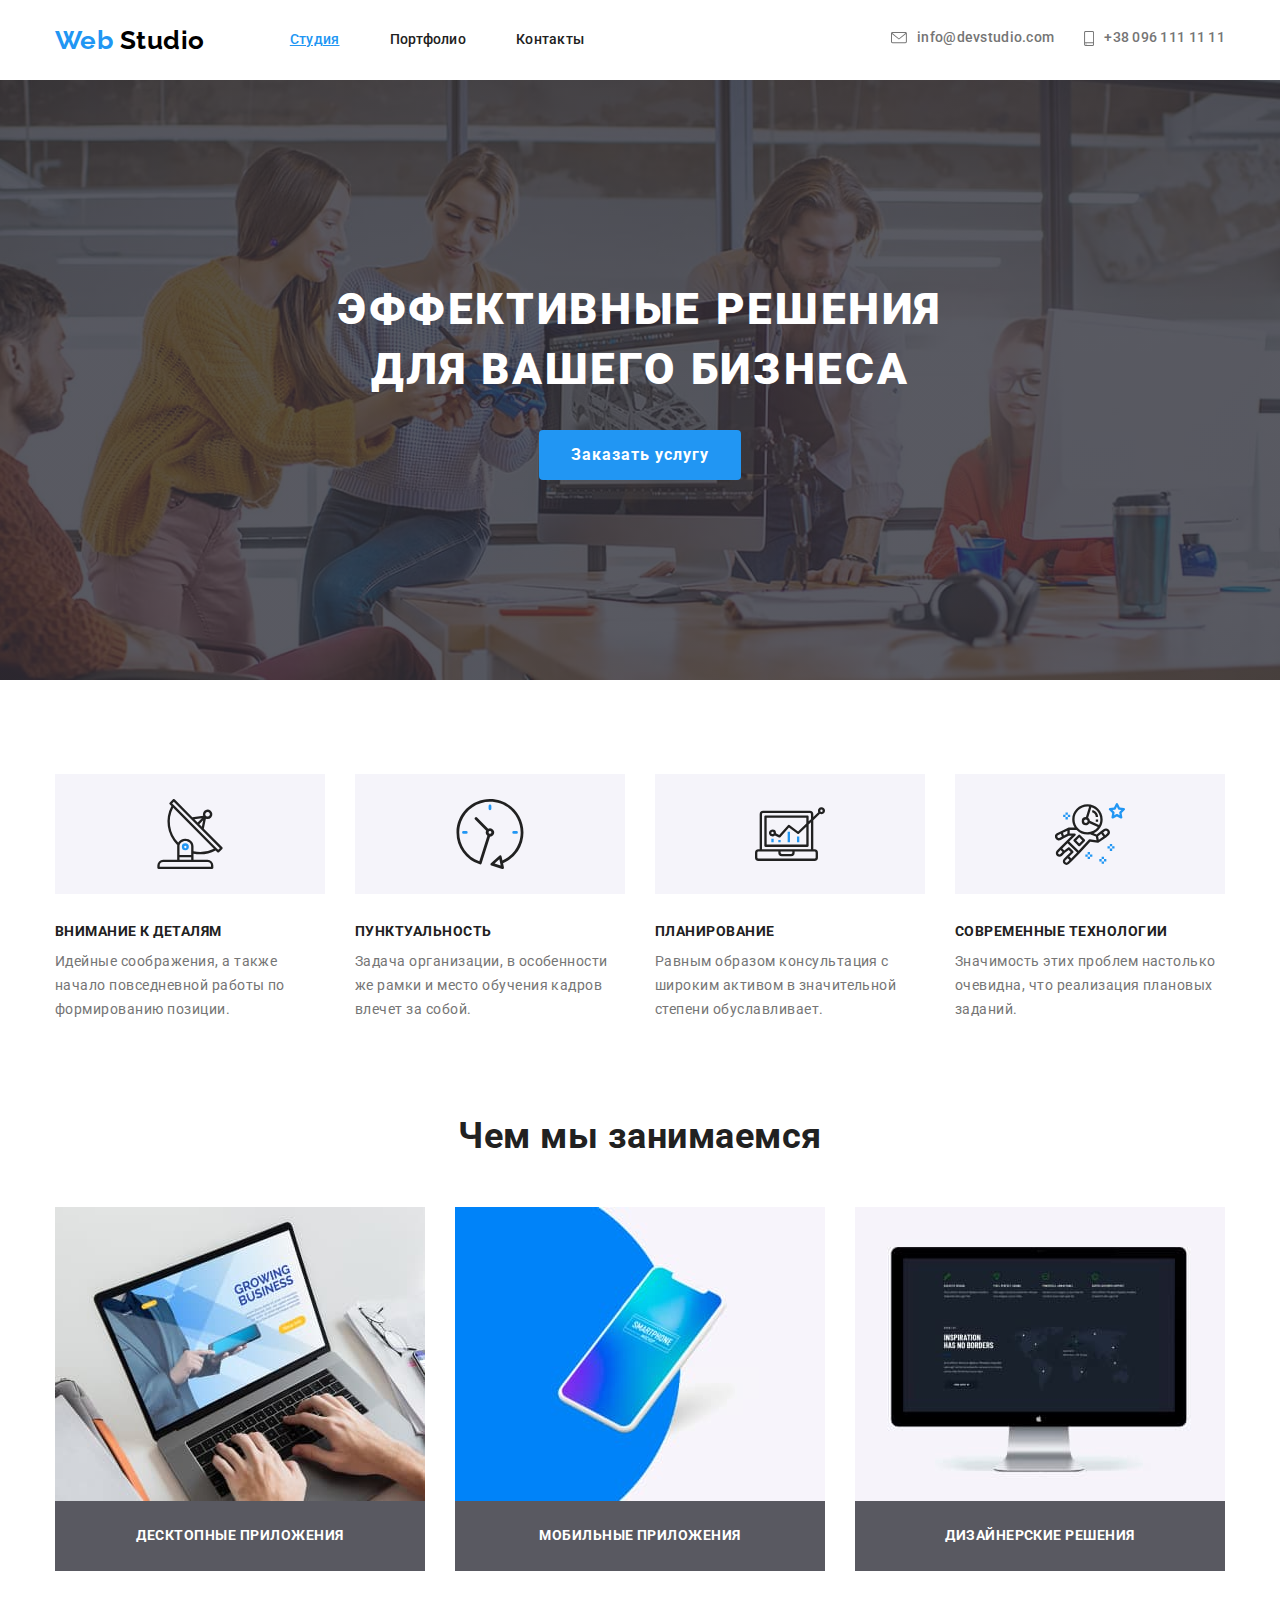
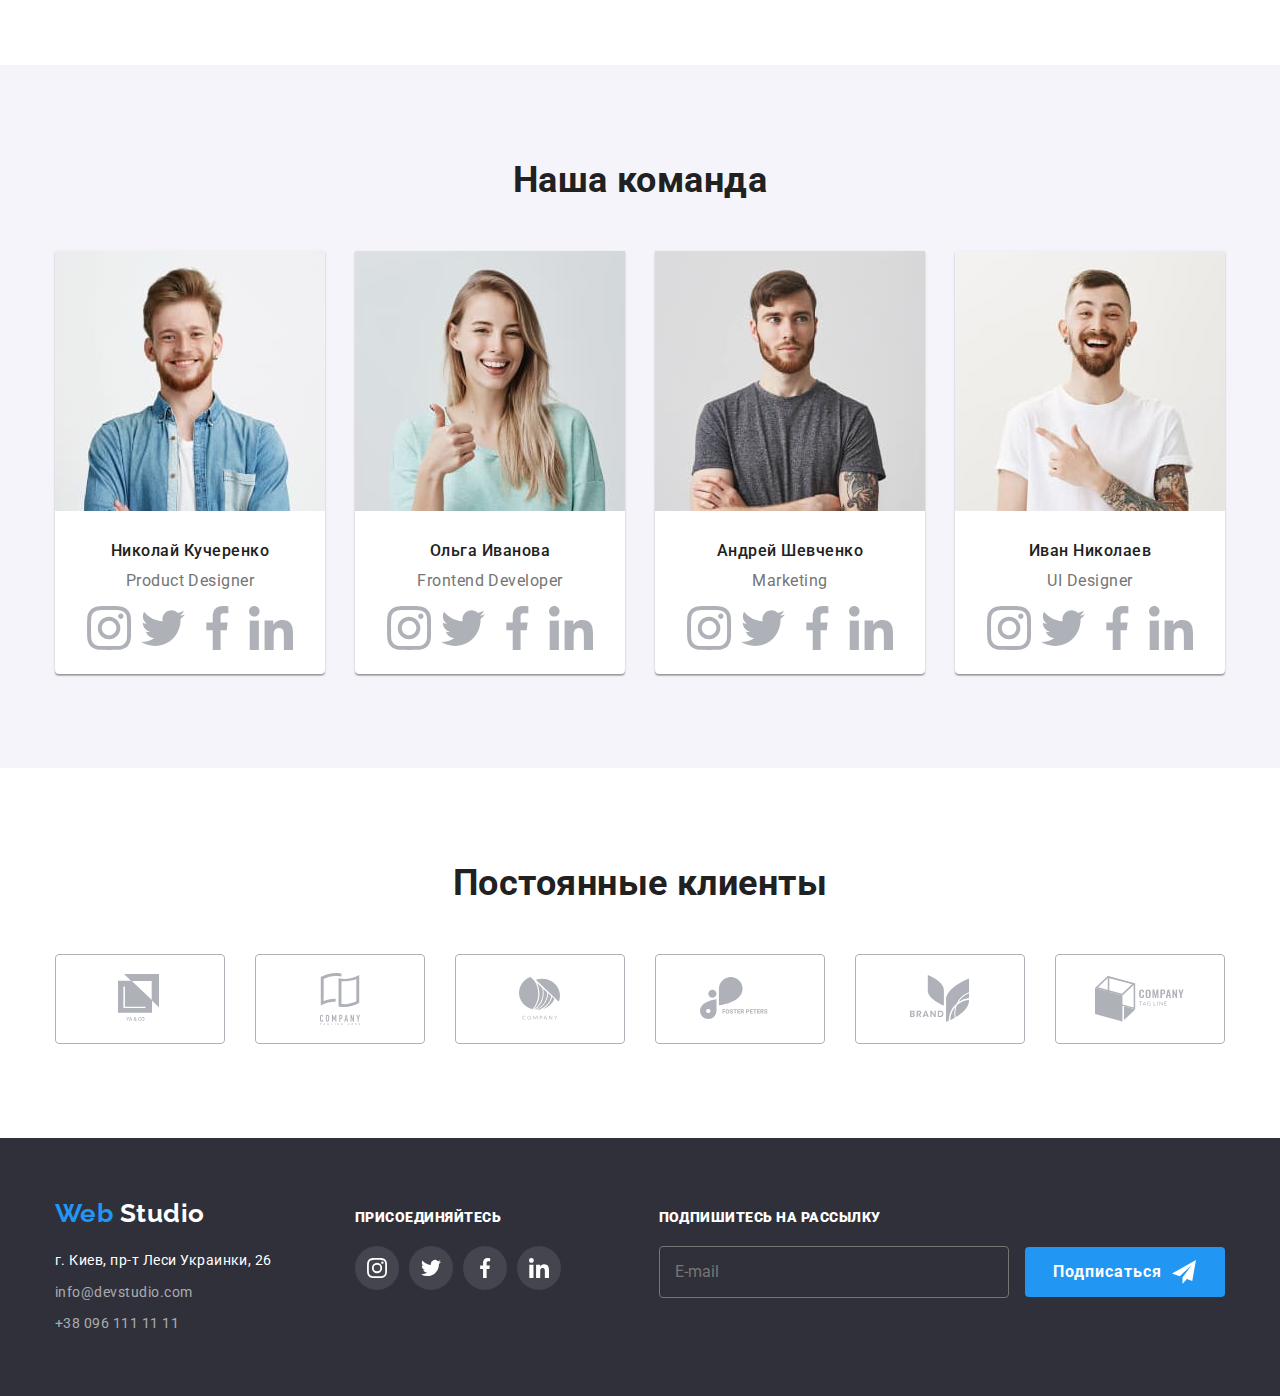
==== commit 44476d89: "Adding sprite with SVG icons." ====
--- a/index.html
+++ b/index.html
@@ -33,14 +33,20 @@
 
 				<ul class="contacts list">
 					<li class="contacts-item">
-						<img src="./images/icons/contacts/envelope.svg" alt="Конверт" />
 						<a href="mailto:info@devstudio.com" target="_blank" rel="noopener noreferrer" class="link">
+						<svg class="icon-envelope">
+							<use href="./images/icons/sprite.svg#icon-envelope"></use>
+						</svg>						
 							info@devstudio.com
 						</a>
 					</li>
 					<li class="contacts-item">
-						<img src="./images/icons/contacts/smartphone.svg" alt="Телефон" />
-						<a href="tel:+380961111111" class="link">+38 096 111 11 11</a>
+						
+						<a href="tel:+380961111111" class="link">
+							<svg class="icon-smartphone">
+							<use href="./images/icons/sprite.svg#icon-smartphone"></use>
+						</svg>
+						+38 096 111 11 11</a>
 					</li>
 				</ul>
 			</div>
--- a/css/styles.css
+++ b/css/styles.css
@@ -121,11 +121,13 @@
 	display: flex;
 }
 
-.contacts li:not(:last-child) {
+.contacts-item:not(:last-child) {
 	margin-right: 30px;
 }
 
-.contacts a {
+.contacts-item a {
+	display: inline-flex;
+	align-items: center;
 	font-weight: 500;
 	font-size: 14px;
 	line-height: 1.14;
@@ -134,18 +136,20 @@
 	color: var(--primary-text-color);
 }
 
-.contacts a:hover,
-.contacts a:focus {
+.contacts-item a:hover,
+.contacts-item a:focus {
 	color: var(--accent-color);
 }
 
-.contacts-item {
-	display: flex;
-	align-items: center;
-}
-
-.contacts-item img {
-	display: block;
+.icon-envelope {
+	width: 16px;
+	height: 12px;
+	margin-right: 10px;
+}
+
+.icon-smartphone {
+	width: 10px;
+	height: 15px;
 	margin-right: 10px;
 }
 
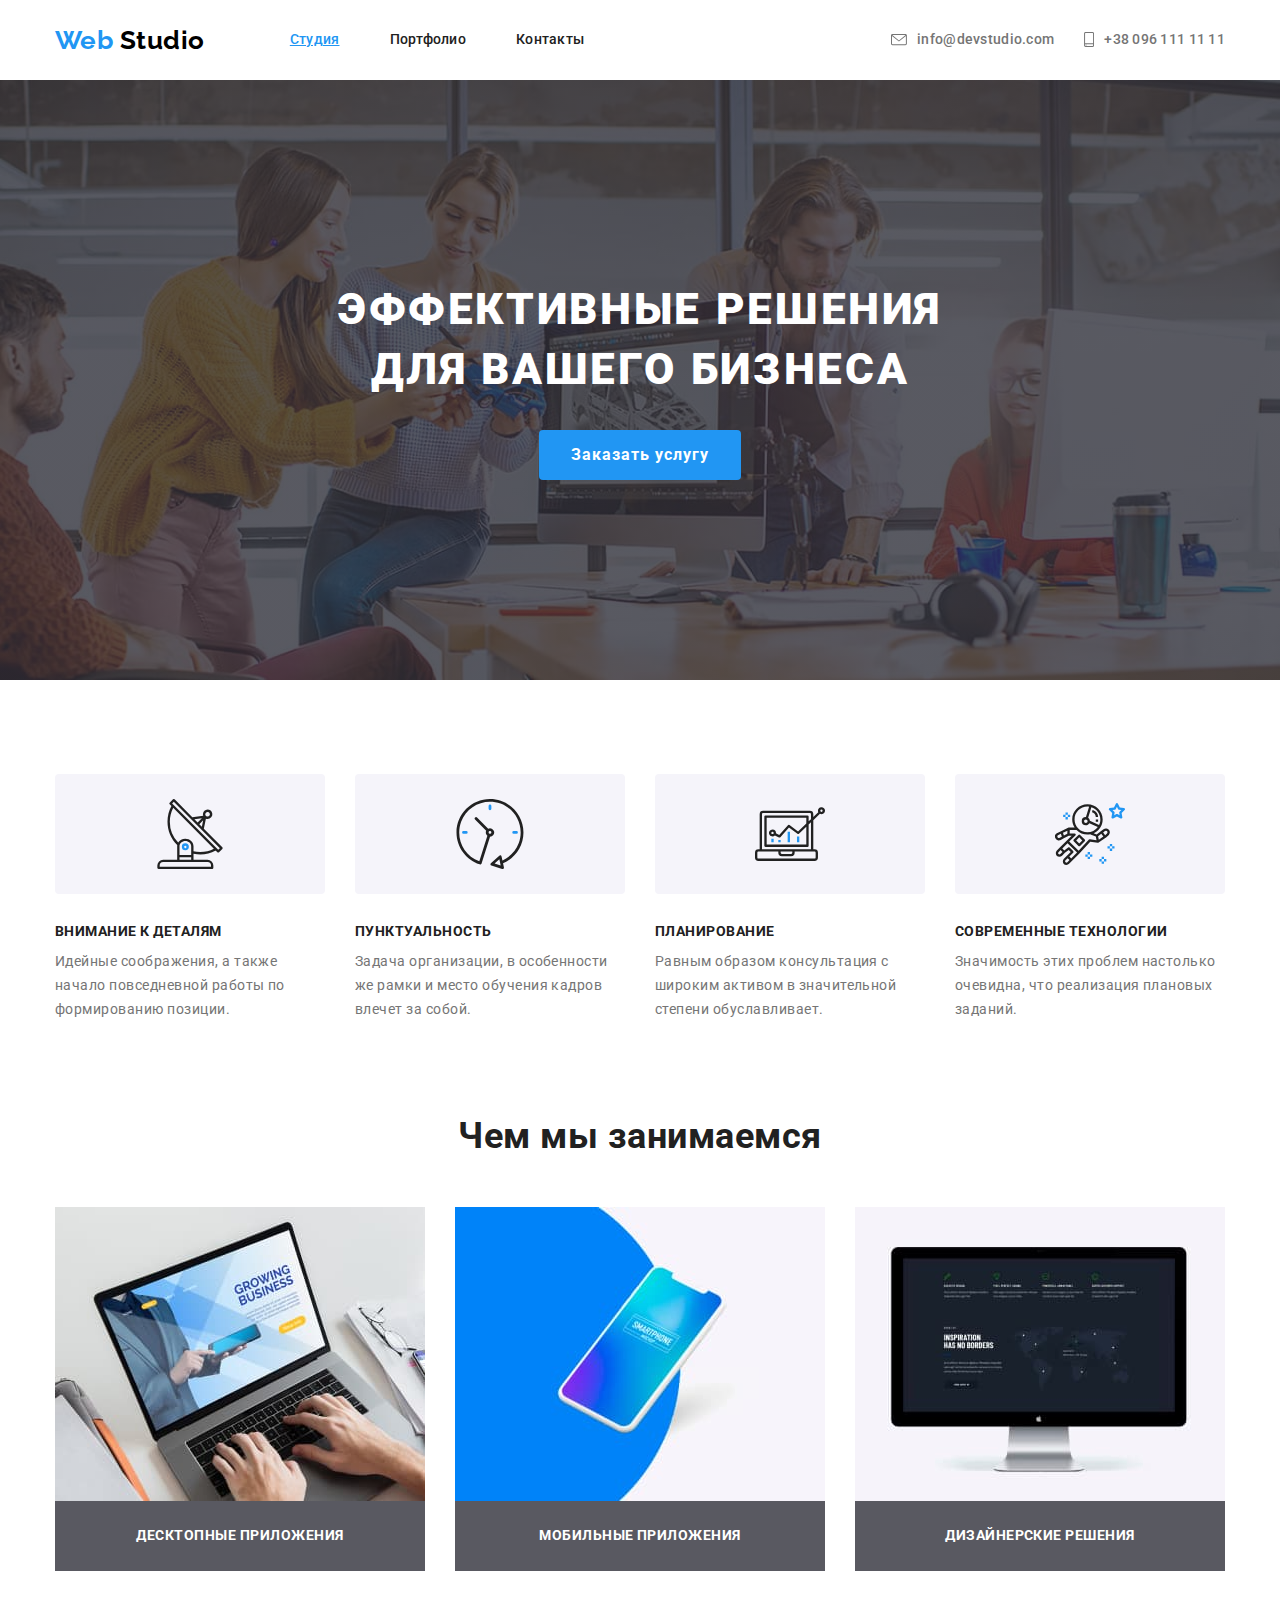
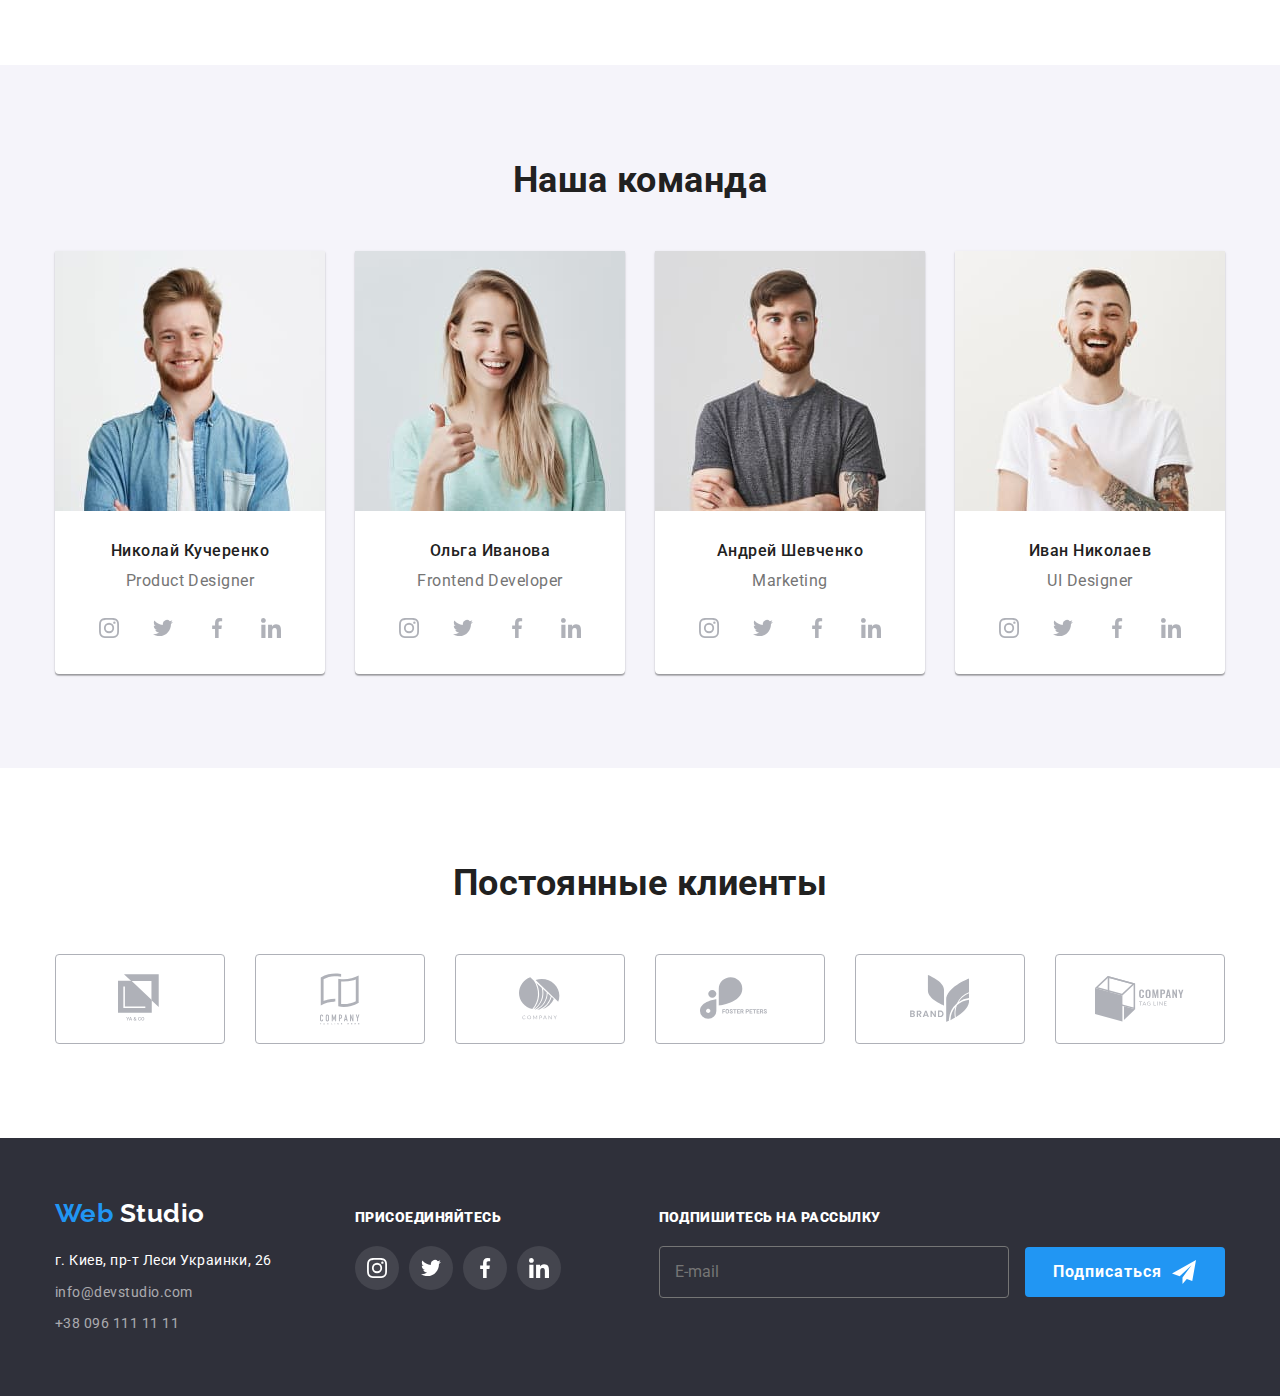
==== commit a2d5bf7c: "Inserting icons from sprite.svg. Eliminating excessive files from the project." ====
--- a/index.html
+++ b/index.html
@@ -33,17 +33,18 @@
 
 				<ul class="contacts list">
 					<li class="contacts-item">
+						
 						<a href="mailto:info@devstudio.com" target="_blank" rel="noopener noreferrer" class="link">
-						<svg class="icon-envelope">
-							<use href="./images/icons/sprite.svg#icon-envelope"></use>
-						</svg>						
+							<svg class="icon-envelope contacts-icon">
+								<use href="./images/icons/sprite.svg#icon-envelope"></use>
+							</svg>
 							info@devstudio.com
 						</a>
 					</li>
 					<li class="contacts-item">
 						
 						<a href="tel:+380961111111" class="link">
-							<svg class="icon-smartphone">
+							<svg class="icon-smartphone contacts-icon">
 							<use href="./images/icons/sprite.svg#icon-smartphone"></use>
 						</svg>
 						+38 096 111 11 11</a>
@@ -69,7 +70,12 @@
 				<div class="container">
 					<h2 class="visually-hidden">Наши преимущества</h2>
 					<ul class="advantages list">
-						<li class="advantages-item icon-antenna">
+						<li class="advantages-item">
+							<div class="advantages-icon-place">
+								<svg class="advantages-icon">
+								<use href=../images/icons/sprite.svg#icon-antenna></use>
+							</svg>
+							</div>
 							<div class="advantages-description">
 								<h3>Внимание к деталям</h3>
 								<p>
@@ -77,7 +83,12 @@
 								</p>
 							</div>
 						</li>
-						<li class="advantages-item icon-clock">
+						<li class="advantages-item">
+							<div class="advantages-icon-place">
+								<svg class="advantages-icon">
+								<use href=../images/icons/sprite.svg#icon-clock></use>
+							</svg>
+							</div>
 							<div class="advantages-description">
 								<h3>Пунктуальность</h3>
 								<p>
@@ -85,7 +96,12 @@
 								</p>
 							</div>
 						</li>
-						<li class="advantages-item icon-diagram">
+						<li class="advantages-item">
+							<div class="advantages-icon-place">
+								<svg class="advantages-icon">
+								<use href=../images/icons/sprite.svg#icon-diagram></use>
+							</svg>
+							</div>
 					<div class="advantages-description">
 								<h3>Планирование</h3>
 								<p>
@@ -93,7 +109,12 @@
 								</p>
 							</div>
 						</li>
-						<li class="advantages-item icon-astronaut">
+						<li class="advantages-item">
+							<div class="advantages-icon-place">
+								<svg class="advantages-icon">
+								<use href=../images/icons/sprite.svg#icon-astronaut></use>
+							</svg>
+							</div>
 					<div class="advantages-description">
 								<h3>Современные технологии</h3>
 								<p>
@@ -145,22 +166,30 @@
 								<ul class="list social-links">
 									<li class="social-links-item">
 										<a href="#" target="_blank" rel="noopener noreferrer">
-											<img src="./images/icons/social-media/instagram-grey.svg" alt="Instagram" />
-										</a>
-									</li>
-									<li class="social-links-item">
-										<a href="#" target="_blank" rel="noopener noreferrer">
-											<img src="./images/icons/social-media/twitter-grey.svg" alt="Twitter" />
-										</a>
-									</li>
-									<li class="social-links-item">
-										<a href="#" target="_blank" rel="noopener noreferrer">
-											<img src="./images/icons/social-media/facebook-grey.svg" alt="Facebook" />
-										</a>
-									</li>
-									<li class="social-links-item">
-										<a href="#" target="_blank" rel="noopener noreferrer">
-											<img src="./images/icons/social-media/linkedin-grey.svg" alt="LinkedIn" />
+											<svg class="socials-icon">
+												<use href='../images/icons/sprite.svg#icon-instagram'></use>
+											</svg>
+										</a>
+									</li>
+									<li class="social-links-item">
+										<a href="#" target="_blank" rel="noopener noreferrer">
+											<svg class="socials-icon">
+												<use href='../images/icons/sprite.svg#icon-twitter'></use>
+											</svg>
+										</a>
+									</li>
+									<li class="social-links-item">
+										<a href="#" target="_blank" rel="noopener noreferrer">
+											<svg class="socials-icon">
+												<use href='../images/icons/sprite.svg#icon-facebook'></use>
+											</svg>
+										</a>
+									</li>
+									<li class="social-links-item">
+										<a href="#" target="_blank" rel="noopener noreferrer">
+											<svg class="socials-icon">
+												<use href='../images/icons/sprite.svg#icon-linkedin'></use>
+											</svg>
 										</a>
 									</li>
 								</ul>
@@ -174,22 +203,30 @@
 								<ul class="list social-links">
 									<li class="social-links-item">
 										<a href="#" target="_blank" rel="noopener noreferrer">
-											<img src="./images/icons/social-media/instagram-grey.svg" alt="Instagram" />
-										</a>
-									</li>
-									<li class="social-links-item">
-										<a href="#" target="_blank" rel="noopener noreferrer">
-											<img src="./images/icons/social-media/twitter-grey.svg" alt="Twitter" />
-										</a>
-									</li>
-									<li class="social-links-item">
-										<a href="#" target="_blank" rel="noopener noreferrer">
-											<img src="./images/icons/social-media/facebook-grey.svg" alt="Facebook" />
-										</a>
-									</li>
-									<li class="social-links-item">
-										<a href="#" target="_blank" rel="noopener noreferrer">
-											<img src="./images/icons/social-media/linkedin-grey.svg" alt="LinkedIn" />
+											<svg class="socials-icon">
+												<use href='../images/icons/sprite.svg#icon-instagram'></use>
+											</svg>
+										</a>
+									</li>
+									<li class="social-links-item">
+										<a href="#" target="_blank" rel="noopener noreferrer">
+											<svg class="socials-icon">
+												<use href='../images/icons/sprite.svg#icon-twitter'></use>
+											</svg>
+										</a>
+									</li>
+									<li class="social-links-item">
+										<a href="#" target="_blank" rel="noopener noreferrer">
+											<svg class="socials-icon">
+												<use href='../images/icons/sprite.svg#icon-facebook'></use>
+											</svg>
+										</a>
+									</li>
+									<li class="social-links-item">
+										<a href="#" target="_blank" rel="noopener noreferrer">
+											<svg class="socials-icon">
+												<use href='../images/icons/sprite.svg#icon-linkedin'></use>
+											</svg>
 										</a>
 									</li>
 								</ul>
@@ -208,22 +245,30 @@
 								<ul class="list social-links">
 									<li class="social-links-item">
 										<a href="#" target="_blank" rel="noopener noreferrer">
-											<img src="./images/icons/social-media/instagram-grey.svg" alt="Instagram" />
-										</a>
-									</li>
-									<li class="social-links-item">
-										<a href="#" target="_blank" rel="noopener noreferrer">
-											<img src="./images/icons/social-media/twitter-grey.svg" alt="Twitter" />
-										</a>
-									</li>
-									<li class="social-links-item">
-										<a href="#" target="_blank" rel="noopener noreferrer">
-											<img src="./images/icons/social-media/facebook-grey.svg" alt="Facebook" />
-										</a>
-									</li>
-									<li class="social-links-item">
-										<a href="#" target="_blank" rel="noopener noreferrer">
-											<img src="./images/icons/social-media/linkedin-grey.svg" alt="LinkedIn" />
+											<svg class="socials-icon">
+												<use href='../images/icons/sprite.svg#icon-instagram'></use>
+											</svg>
+										</a>
+									</li>
+									<li class="social-links-item">
+										<a href="#" target="_blank" rel="noopener noreferrer">
+											<svg class="socials-icon">
+												<use href='../images/icons/sprite.svg#icon-twitter'></use>
+											</svg>
+										</a>
+									</li>
+									<li class="social-links-item">
+										<a href="#" target="_blank" rel="noopener noreferrer">
+											<svg class="socials-icon">
+												<use href='../images/icons/sprite.svg#icon-facebook'></use>
+											</svg>
+										</a>
+									</li>
+									<li class="social-links-item">
+										<a href="#" target="_blank" rel="noopener noreferrer">
+											<svg class="socials-icon">
+												<use href='../images/icons/sprite.svg#icon-linkedin'></use>
+											</svg>
 										</a>
 									</li>
 								</ul>
@@ -237,22 +282,30 @@
 								<ul class="list social-links">
 									<li class="social-links-item">
 										<a href="#" target="_blank" rel="noopener noreferrer">
-											<img src="./images/icons/social-media/instagram-grey.svg" alt="Instagram" />
-										</a>
-									</li>
-									<li class="social-links-item">
-										<a href="#" target="_blank" rel="noopener noreferrer">
-											<img src="./images/icons/social-media/twitter-grey.svg" alt="Twitter" />
-										</a>
-									</li>
-									<li class="social-links-item">
-										<a href="#" target="_blank" rel="noopener noreferrer">
-											<img src="./images/icons/social-media/facebook-grey.svg" alt="Facebook" />
-										</a>
-									</li>
-									<li class="social-links-item">
-										<a href="#" target="_blank" rel="noopener noreferrer">
-											<img src="./images/icons/social-media/linkedin-grey.svg" alt="LinkedIn" />
+											<svg class="socials-icon">
+												<use href='../images/icons/sprite.svg#icon-instagram'></use>
+											</svg>
+										</a>
+									</li>
+									<li class="social-links-item">
+										<a href="#" target="_blank" rel="noopener noreferrer">
+											<svg class="socials-icon">
+												<use href='../images/icons/sprite.svg#icon-twitter'></use>
+											</svg>
+										</a>
+									</li>
+									<li class="social-links-item">
+										<a href="#" target="_blank" rel="noopener noreferrer">
+											<svg class="socials-icon">
+												<use href='../images/icons/sprite.svg#icon-facebook'></use>
+											</svg>
+										</a>
+									</li>
+									<li class="social-links-item">
+										<a href="#" target="_blank" rel="noopener noreferrer">
+											<svg class="socials-icon">
+												<use href='../images/icons/sprite.svg#icon-linkedin'></use>
+											</svg>
 										</a>
 									</li>
 								</ul>
@@ -269,32 +322,44 @@
 					<ul class="clients list">
 						<li class="clients-item">
 							<a href="#" target="_blank" rel="noopener noreferrer">
-								<img src="./images/icons/clients-logos/logo1.svg" alt="Лого Ya&Co" />
-							</a>
-						</li>
-						<li class="clients-item">
-							<a href="#" target="_blank" rel="noopener noreferrer">
-								<img src="./images/icons/clients-logos/logo2.svg" alt="Лого компании" />
-							</a>
-						</li>
-						<li class="clients-item">
-							<a href="#" target="_blank" rel="noopener noreferrer">
-								<img src="./images/icons/clients-logos/logo3.svg" alt="Лого компании" />
-							</a>
-						</li>
-						<li class="clients-item">
-							<a href="#" target="_blank" rel="noopener noreferrer">
-								<img src="./images/icons/clients-logos/logo4.svg" alt="Лого Fosters Peters" />
-							</a>
-						</li>
-						<li class="clients-item">
-							<a href="#" target="_blank" rel="noopener noreferrer">
-								<img src="./images/icons/clients-logos/logo5.svg" alt="Лого компании" />
-							</a>
-						</li>
-						<li class="clients-item">
-							<a href="#" target="_blank" rel="noopener noreferrer">
-								<img src="./images/icons/clients-logos/logo6.svg" alt="Лого компании" />
+								<svg class="clients-logo-icon" width=45 height=50>
+									<use href='../images/icons/sprite.svg#icon-logo1'></use>
+								</svg>
+							</a>
+						</li>
+						<li class="clients-item">
+							<a href="#" target="_blank" rel="noopener noreferrer">
+								<svg class="clients-logo-icon" width=40 height=52>
+									<use href='../images/icons/sprite.svg#icon-logo2'></use>
+								</svg>
+							</a>
+						</li>
+						<li class="clients-item">
+							<a href="#" target="_blank" rel="noopener noreferrer">
+								<svg class="clients-logo-icon" width=41 height=43>
+									<use href='../images/icons/sprite.svg#icon-logo3'></use>
+								</svg>
+							</a>
+						</li>
+						<li class="clients-item">
+							<a href="#" target="_blank" rel="noopener noreferrer">
+								<svg class="clients-logo-icon" width=80 height=43>
+									<use href='../images/icons/sprite.svg#icon-logo4'></use>
+								</svg>
+							</a>
+						</li>
+						<li class="clients-item">
+							<a href="#" target="_blank" rel="noopener noreferrer">
+								<svg class="clients-logo-icon" width=59 height=47>
+									<use href='../images/icons/sprite.svg#icon-logo5'></use>
+								</svg>
+							</a>
+						</li>
+						<li class="clients-item">
+							<a href="#" target="_blank" rel="noopener noreferrer">
+								<svg class="clients-logo-icon" width=89 height=46>
+									<use href='../images/icons/sprite.svg#icon-logo6'></use>
+								</svg>
 							</a>
 						</li>
 					</ul>
@@ -330,22 +395,34 @@
 						<ul class="footer-social-links-list list">
 							<li class="footer-social-links-item">
 								<a href="#" target="_blank" rel="noopener noreferrer">
-									<img src="./images/icons/social-media/instagram.svg" alt="Instagram" />
+									<svg class="footer-socials-icon">
+										<use href='../images/icons/sprite.svg#icon-instagram'>
+										</use>
+									</svg>
 								</a>
 							</li>
 							<li class="footer-social-links-item">
 								<a href="#" target="_blank" rel="noopener noreferrer">
-									<img src="./images/icons/social-media/twitter.svg" alt="Twitter" />
+									<svg class="footer-socials-icon">
+										<use href='../images/icons/sprite.svg#icon-twitter'>
+										</use>
+									</svg>
 								</a>
 							</li>
 							<li class="footer-social-links-item">
 								<a href="#" target="_blank" rel="noopener noreferrer">
-									<img src="./images/icons/social-media/facebook.svg" alt="Facebook" />
+									<svg class="footer-socials-icon">
+										<use href='../images/icons/sprite.svg#icon-facebook'>
+										</use>
+									</svg>
 								</a>
 							</li>
 							<li class="footer-social-links-item">
 								<a href="#" target="_blank" rel="noopener noreferrer">
-									<img src="./images/icons/social-media/linkedin.svg" alt="LinkedIn" />
+									<svg class="footer-socials-icon">
+										<use href='../images/icons/sprite.svg#icon-linkedin'>
+										</use>
+									</svg>
 								</a>
 							</li>
 						</ul>
@@ -357,7 +434,11 @@
 						<p class="call-to-action"><b>Подпишитесь на рассылку</b></p>
 						<form>
 							<input type="email" placeholder="E-mail" />
-							<button class="form-button">Подписаться</button>
+							<button class="form-button">Подписаться
+								<svg class='button-icon'>
+									<use href='../images/icons/sprite.svg#icon-plane'></use>
+								</svg>
+							</button>
 						</form>
 					</div>
 				</div>
--- a/css/styles.css
+++ b/css/styles.css
@@ -7,6 +7,7 @@
 	--secondary-bg-color: #f5f4fa;
 	--footer-bg-color: #2f303a;
 	--accent-color: #2196f3;
+	--primary-icons-color: #afb1b8;
 }
 
 /* Global css properties */
@@ -128,6 +129,9 @@
 .contacts-item a {
 	display: inline-flex;
 	align-items: center;
+	padding-top: 32px;
+	padding-bottom: 32px;
+
 	font-weight: 500;
 	font-size: 14px;
 	line-height: 1.14;
@@ -141,16 +145,18 @@
 	color: var(--accent-color);
 }
 
+.contacts-icon {
+	margin-right: 10px;
+	fill: currentColor;
+}
 .icon-envelope {
 	width: 16px;
 	height: 12px;
-	margin-right: 10px;
 }
 
 .icon-smartphone {
 	width: 10px;
 	height: 15px;
-	margin-right: 10px;
 }
 
 /* Hero section */
@@ -252,41 +258,19 @@
 	margin-right: 30px;
 }
 
-.advantages-item::before {
-	display: block;
-	content: "";
+.advantages-icon-place {
+	display: flex;
+	justify-content: center;
+	align-items: center;
+	border-radius: 4px;
+
+	width: 270px;
 	height: 120px;
-
 	background-color: var(--secondary-bg-color);
-	background-repeat: no-repeat;
-	background-position: center;
-}
-
-.icon-antenna::before {
-	background-image: url("../images/icons/advantages/antenna.svg");
-}
-
-.icon-clock::before {
-	background-image: url("../images/icons/advantages/clock.svg");
-}
-
-.icon-diagram::before {
-	background-image: url("../images/icons/advantages/diagram.svg");
-}
-
-.icon-astronaut::before {
-	background-image: url("../images/icons/advantages/astronaut.svg");
-}
-
-.advantages img {
-	display: block;
-	padding-top: 25px;
-	padding-right: 100px;
-	padding-bottom: 25px;
-	padding-left: 100px;
-	border-radius: 4px;
-
-	background-color: var(--secondary-bg-color);
+}
+.advantages-icon {
+	width: 70px;
+	height: 70px;
 }
 
 .advantages h3 {
@@ -430,13 +414,24 @@
 	width: 44px;
 	height: 44px;
 	border-radius: 50px;
+
+	color: var(--primary-icons-color);
 	background-color: transparent;
 
 	justify-content: center;
+	align-items: center;
 }
 
 .social-links-item a:hover {
+	color: var(--primary-white-color);
 	background-color: var(--accent-color);
+}
+
+.socials-icon {
+	height: 20px;
+	width: 20px;
+
+	fill: currentColor;
 }
 
 /* Clients section */
@@ -460,12 +455,19 @@
 	width: 170px;
 	height: 90px;
 
-	border: 1px solid #afb1b8;
+	color: var(--primary-icons-color);
+
+	border: 1px solid var(--primary-icons-color);
 	border-radius: 4px;
 }
 
 .clients-item a:hover {
+	color: var(--accent-color);
 	border-color: var(--accent-color);
+}
+
+.clients-logo-icon {
+	fill: currentColor;
 }
 
 /* Footer section */
@@ -558,11 +560,18 @@
 	height: 44px;
 	border-radius: 50px;
 
+	color: var(--primary-white-color);
 	background-color: rgba(255, 255, 255, 0.1);
 }
 
 .footer-social-links-item a:hover {
 	background-color: var(--accent-color);
+}
+
+.footer-socials-icon {
+	width: 20px;
+	height: 20px;
+	fill: currentColor;
 }
 
 /* Footer form block */
@@ -640,6 +649,7 @@
 
 .portfolio-projects img {
 	display: block;
+	width: 368px;
 }
 
 .portfolio-project-information {
@@ -756,12 +766,10 @@
 	cursor: pointer;
 }
 
-.form-button::after {
-	content: "";
-	display: inline-block;
-
+.button-icon {
 	margin-left: 10px;
 	width: 24px;
 	height: 24px;
-	background-image: url("../images/icons/form/plane.svg");
-}
+
+	fill: currentColor;
+}
